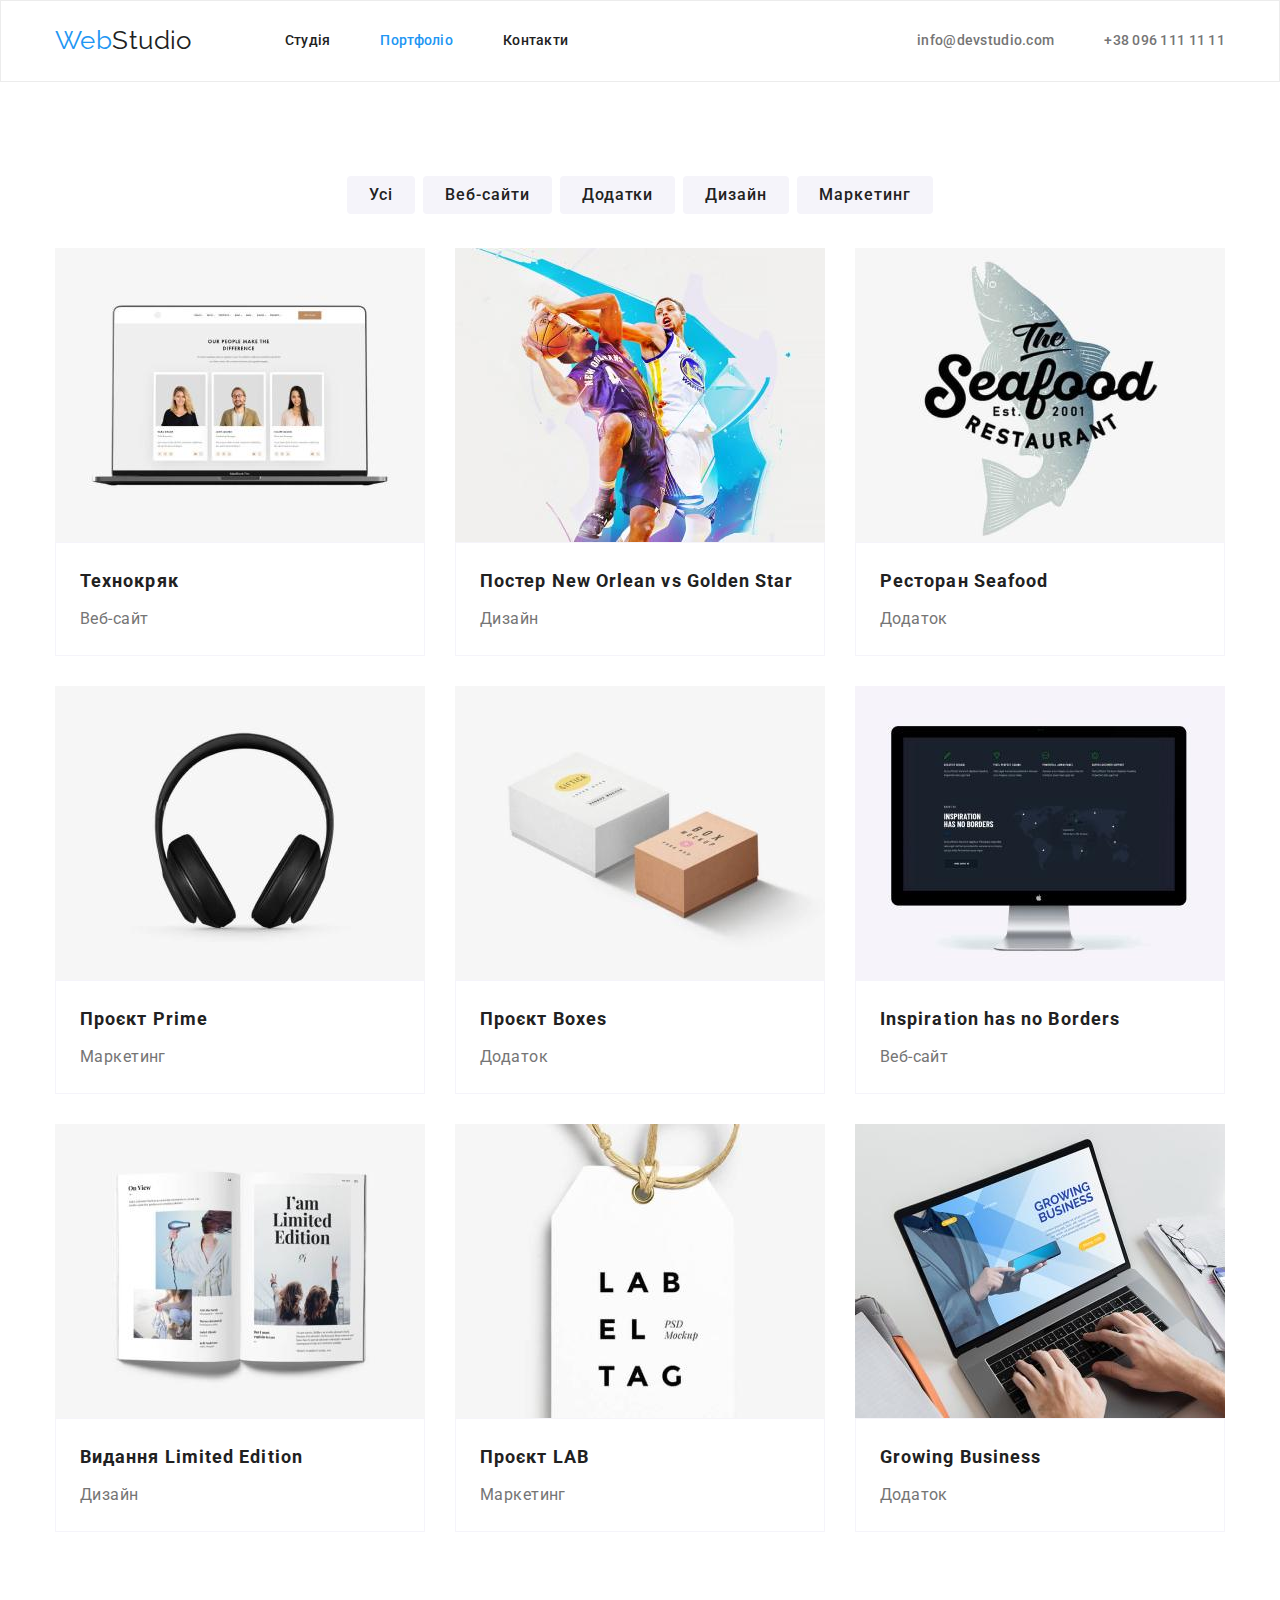
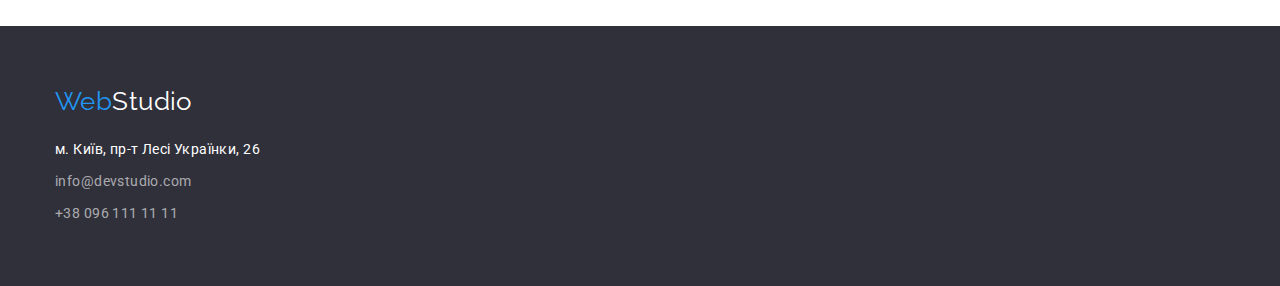
==== portfolio.html @ 9c7654b4 "copy from 3" ====
<!DOCTYPE html>
<html lang="uk">
<head>
    <meta charset="UTF-8">
    <meta http-equiv="X-UA-Compatible" content="IE=edge">
    <meta name="viewport" content="width=device-width, initial-scale=1.0">
    <title>Студія</title>
    <link rel="preconnect" href="https://fonts.googleapis.com">
    <link rel="preconnect" href="https://fonts.gstatic.com" crossorigin>
    <link href="https://fonts.googleapis.com/css2?family=Raleway:wght@700&family=Roboto:wght@400;500;700;900&display=swap" rel="stylesheet">
    <link rel="stylesheet" href="https://cdnjs.cloudflare.com/ajax/libs/modern-normalize/1.1.0/modern-normalize.min.css">
    <link rel="stylesheet" href="./css/styles.css" >
</head>
<body>
    <!--Шапка-->
    <header class="header">
        <div class="container head-container"> 
            <nav class="header-nav">
            <a class="logo" href="./index.html"><span class="logo-color">Web</span>Studio</a>
            <ul class="site-nav list">
                <li class="item"><a href="./index.html" class="link">Студія</a></li>
                <li class="item"><a href="./portfolio.html" class="link current">Портфоліо</a></li>
                <li class="item"><a href="" class="link">Контакти</a></li>
            </ul>
            </nav>
            <ul class="auth-nav list">
                <li class="item"><a class="link" href="mailto:info@devstudio.com">info@devstudio.com</a></li>
                <li class="item"><a class="link" href="tel:+380961111111">+38 096 111 11 11</a></li>
            </ul>
        </div>
    </header>
    <!--Унікальний контент-->
    <main>
    <section class="section">
        <div class="container">
            <h1 class="visually-hidden">Наші роботи</h1>
        <ul class="project list">
            <li>
                <button type="button"class="button">Усі</button>
            </li>
            <li>
                <button type="button"class="button">Веб-сайти</button>
            </li>
            <li>
                <button type="button"class="button">Додатки</button>
            </li>
            <li>
                <button type="button"class="button">Дизайн</button>
            </li>
            <li>
                <button type="button"class="button">Маркетинг</button>
            </li>
        </ul>
        <ul class="portfolio list">
            <li> 
                <img src="./images/p1.jpg" alt="Ноутбук" width="370"/>
                <div class="description">
                    <h2 class="title">Технокряк</h2>
                    <p class="text">Веб-сайт</p>
                </div>
            </li>  
            <li> 
                <img src="./images/p2.jpg" alt="Баскетбол" width="370"/>
                <div class="description">
                    <h2 class="title">Постер New Orlean vs Golden Star</h2>
                    <p class="text">Дизайн</p>
                </div>
            </li>  
            <li> 
                <img src="./images/p3.jpg" alt="Ресторан" width="370"/>
                <div class="description">
                    <h2 class="title">Ресторан Seafood</h2>
                    <p class="text">Додаток</p>
                </div>
            </li>  
            <li> 
                <img src="./images/p4.jpg" alt="Навушники" width="370"/>
                <div class="description">
                    <h2 class="title">Проєкт Prime</h2>
                    <p class="text">Маркетинг</p>
                </div>
            </li>  
            <li> 
                <img src="./images/p5.jpg" alt="Коробки" width="370"/>
                <div class="description">
                    <h2 class="title">Проєкт Boxes</h2>
                    <p class="text">Додаток</p>
                </div>
            </li>  
            <li> 
                <img src="./images/p6.jpg" alt="Екран" width="370"/>
                <div class="description">
                    <h2 class="title">Inspiration has no Borders</h2>
                    <p class="text">Веб-сайт</p>
                </div>
            </li>  
            <li> 
                <img src="./images/p7.jpg" alt="книжка" width="370"/>
                <div class="description">
                    <h2 class="title">Видання Limited Edition</h2>
                    <p class="text">Дизайн</p>
                </div>
            </li>  
            <li> 
                <img src="./images/p8.jpg" alt="ЛАБ" width="370"/>
                <div class="description">
                    <h2 class="title">Проєкт LAB</h2>
                    <p class="text">Маркетинг</p>
                </div>
            </li>  
            <li> 
                <img src="./images/p9.jpg" alt="Робота за ноутбуком" width="370"/>
                <div class="description">
                    <h2 class="title">Growing Business</h2>
                    <p class="text">Додаток</p>
                </div>
            </li>  
        </ul>
        </div>
    </section>
    </main>
    <!--Низ-->
    <footer class="foot">
        <div class="container"> 
            <a class="logo" href="./index.html"><span class="logo-color">Web</span>Studio</a>
            <address >   
            <ul class="contacts">
                <li><a href="https://goo.gl/maps/5gf1aQqiZzD6x3Li7" target="_blank" rel="noopener noreferrer" class="address">м. Київ, пр-т Лесі Українки, 26</a></li>
                <li><a class="link" href="mailto:info@devstudio.com">info@devstudio.com</a></li>
                <li><a class="link" href="tel:+380961111111">+38 096 111 11 11</a></li>
            </ul>
            </address>
        </div>
    </footer>
</body>
</html>
---- css/styles.css ----
/* main color: #212121; */
/* text color: #212121 */
/* link color #2196F3 */

:root {
  --main-color: #757575;
  --text-color: #212121;
  --link-color: #2196f3;
}

* {
  box-sizing: border-box;
}
body {
  font-family: roboto, sans-serif;
  color: var(--main-color);
  background-color: #fff;
  letter-spacing: 0.03em;
  font-size: 14px;
  line-height: 1.71;
}

.list {
  list-style: none;
  padding: 0;
  margin: 0;
}

h1,
h2,
h3,
p,
ul {
  margin-top: 0;
  margin-bottom: 0;
}

img {
  display: block;
}
ul {
  list-style: none;
  padding: 0;
  margin: 0;
}

.visually-hidden {
  position: absolute;
  width: 1px;
  height: 1px;
  margin: -1px;
  border: 0;
  padding: 0;
  
  white-space: nowrap;
  clip-path: inset(100%);
  clip: rect(0 0 0 0);
  overflow: hidden;
}

.container {
  padding-left: 15px;
  padding-right: 15px;
  margin-left: auto;
  margin-right: auto;
  width: 1200px;
  /* border: 1px solid red; */
}

.head-container{
  justify-content: space-between;
}
.head-container, .header-nav {
  display: flex;
  align-items: center;
}


.header {
border: 1px solid #ECECEC;
padding-top: 24px;
padding-bottom: 25px;
}
.logo {
  font-family: raleway, sans-serif;
  color: var(--text-color);
  font-size: 26px;
  line-height: 1.2;
  text-decoration: none;
}
.logo-color {
  color: var(--link-color);
}


/* nav */
.site-nav {
display: flex;
margin-left: 93px;
}

.site-nav .item:not(:last-child) {
  /* background-color: yellow; */
  margin-right: 50px;
}
.site-nav .link {
  color: var(--text-color);
  font-weight: 500;
  letter-spacing: 0.02em;
  text-decoration: none;
  font-size: 14px;
  line-height: 1.14;
}

.site-nav .link:hover,
.site-nav .link:focus,
.auth-nav .link:hover,
.auth-nav .link:focus {
  color: var(--link-color);
}

.site-nav .link.current {
  color: var(--link-color);
}


.auth-nav {
  display: flex;
}
.auth-nav .item +.item {
  margin-left: 50px;
}
.auth-nav .link {
  color: var(--main-color);
  font-weight: 500;
  letter-spacing: 0.02em;
  text-decoration: none;
}
/* main */

/* hero */

  
.hero {
  background-color: #2f303a;
  text-align: center;
  padding-top: 200px;
  padding-bottom: 200px;
}

.hero-title {
  color: #fff;
  font-weight: 900;
  font-size: 44px;
  line-height: 1.36;
  letter-spacing: 0.06em;
  text-transform: uppercase;
  margin-bottom: 30px;
  width: 696px;
  margin-left: auto;
  margin-right: auto;
}

.button {
  border-radius: 4px;
  border: none;
  color: #fff;
  background-color: var(--link-color);
  cursor: pointer;
  font-weight: 700;
  font-size: 16px;
  line-height: 1.88;
  align-items: center;
  letter-spacing: 0.06em;
  padding: 10px 32px;
}

.button:hover,
.button:focus {
  color: var(--text-color);
  background-color: #f5f4fa;
}

.section {
  padding-top: 94px;
  padding-bottom: 94px;
}

.secrion,.second {
    padding-bottom: 0px;

}

.section-title {
  color: var(--text-color);
  font-weight: 700;
  font-size: 36px;
  line-height: 1.16;
  text-align: center;
  margin-bottom: 50px
}

/* works */
.feature {
display: flex;
/* justify-content: space-around; */
gap: 30px;
}

.feature li {
  max-width: 270px;
}

.feature li::before{
  display: block;
  content: "" ;
  height: 120px;
  margin-bottom: 30px;
  background-size: contain;
  background-repeat: no-repeat;
  background-position: center;
  background-color: #F5F4FA;;

}

.feature .title {
  color: var(--text-color);
  font-weight: 700;
  text-transform: uppercase;
  font-size: 14px;
  line-height: 1.14;
  margin-bottom: 10px;
}

/* what we do */
.images {
display: flex;
}

.images li +li {
  margin-left: 30px;
}
/* team */


.team {
  background-color: #f5f4fa;
  display: flex;
  flex-wrap: wrap;
  text-align: center;
  gap: 30px;
}

.team li {
background: #FFFFFF;
/* material shadow v1 */
box-shadow: 0px 1px 3px rgba(0, 0, 0, 0.12), 0px 1px 1px rgba(0, 0, 0, 0.14), 0px 2px 1px rgba(0, 0, 0, 0.2);
border-radius: 0px 0px 4px 4px;
}

/* .team li+li {
  margin-left:29px;
} */

.team .title {
  color: var(--text-color);
  font-weight: 500;
  font-size: 16px;
  line-height: 1.16;
  margin-bottom: 10px;
}

.team .text {
  font-size: 16px;
  line-height: 1.16;
}

.overview {
  padding-top: 30px;
  padding-bottom: 30px;
  /* background: #FFFFFF;
box-shadow: 0px 1px 3px rgba(0, 0, 0, 0.12), 0px 1px 1px rgba(0, 0, 0, 0.14), 0px 2px 1px rgba(0, 0, 0, 0.2);
border-radius: 0px 0px 4px 4px; */
}

/* footer */

.foot {
  background-color: #2f303a;
  padding-top: 60px;
  padding-bottom: 60px;
}

.contacts li{
  display: flex ;
  flex-direction: column;
  margin-bottom: 8px;
}

.contacts li:last-child {
  margin-bottom: 0;
}

.foot .logo {
  color: #fff;
}
.address {
  color: #fff;
  font-style: normal;
  text-decoration: none;
  font-style: normal;
}

address {
  margin-top: 20px;
}

.address:hover,
.address:focus {
  color: var(--link-color);
}

.foot .link {
  color: rgba(255, 255, 255, 0.6);
  text-decoration: none;
  font-style: normal;
}

.foot .link:focus,
.foot .link:hover {
  color: var(--link-color);
}

/* portfolio */
.project {
  display: flex;
  justify-content: center;
  margin-bottom: 34px;
}
.project li+li {
  margin-left: 8px;
}

.project .button {
  color: var(--text-color);
  background-color: #f5f4fa;
  cursor: pointer;
  font-weight: 500;
  font-size: 16px;
  line-height: 1.62;
  text-align: center;
  display: flex;
  padding: 6px 22px;
}

.project .button:hover,
.project .button:focus {
  color: #fff;
  background-color: var(--link-color);
}

/* portfoli */
.portfolio {
display: flex;
flex-wrap: wrap;
}

.portfolio li {
  /* width: 370px; */
  width: calc((100% - 60px)/3);
  /* background-color: red; */
  margin-right: 30px;
  margin-bottom: 30px;
}

.description {
    border: 1px solid #f5f4fa;
    padding: 20px 24px;
}

.portfolio li:nth-child(3n) {
margin-right: 0;
} 

.portfolio li:nth-last-child(-n + 3){
  margin-bottom: 0;
} 


/* .portfolio li {
border-bottom: 1px solid #ECECEC;
}

.portfolio li:nth-child(3n+2) {
  margin-left: 28px;
  margin-right: 28px;
} 

.portfolio li:nth-last-child(n + 6){
  margin-bottom: 30px;
} */


.portfolio .title {
  color: #212121;
  font-weight: 700;
  font-size: 18px;
  line-height: 2;
  letter-spacing: 0.06em;
  margin-bottom: 4px;
}

.portfolio .text {
  font-size: 16px;
  line-height: 2;
}
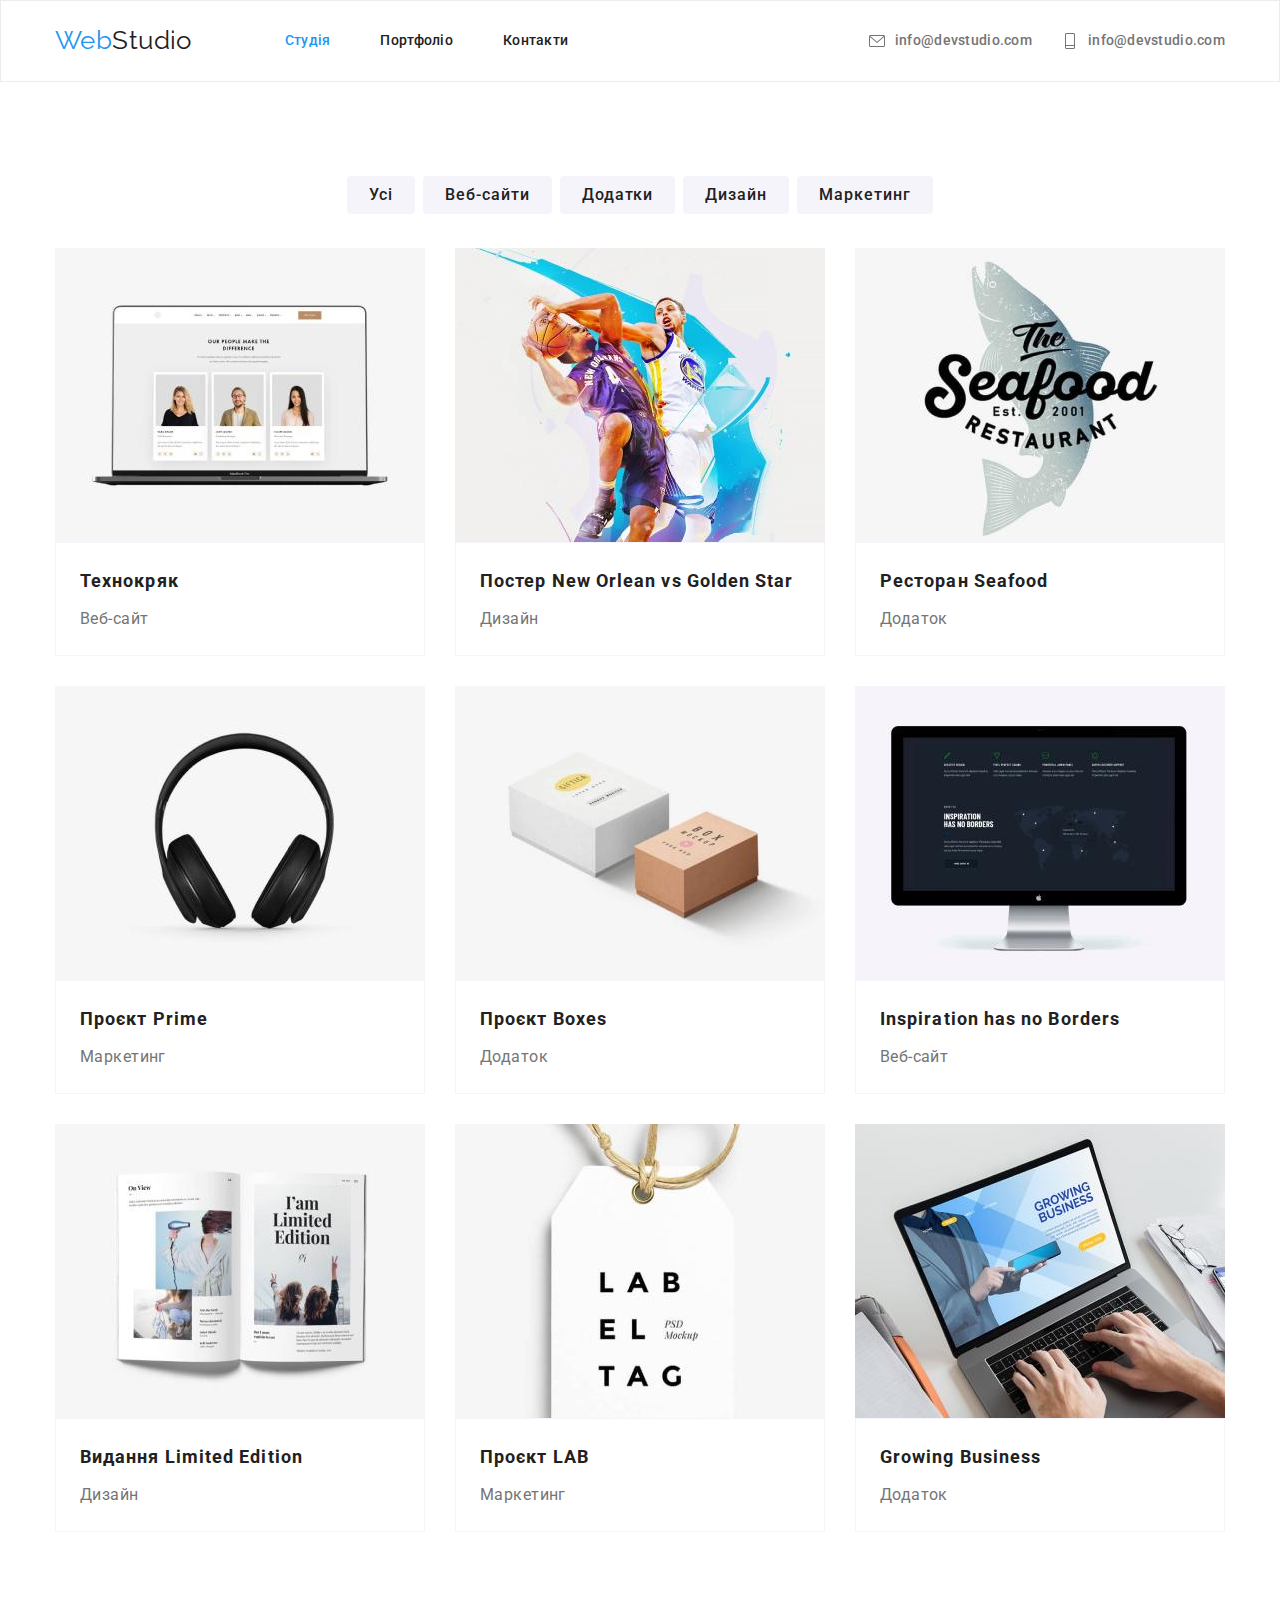
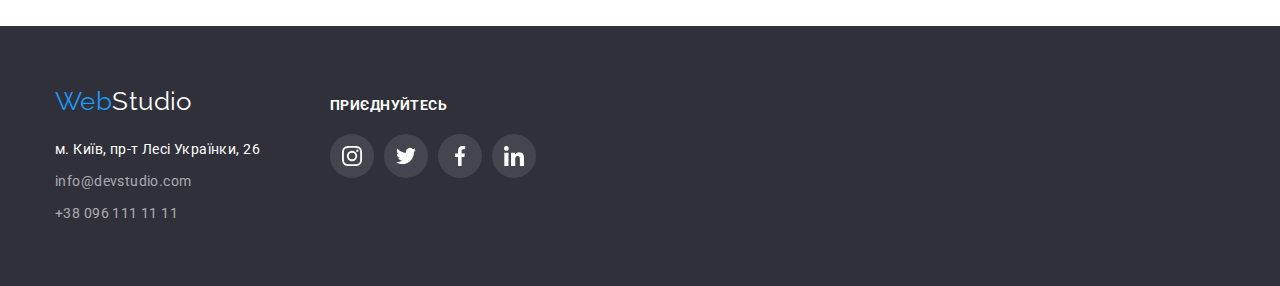
==== commit cdaeb82c: "first try" ====
--- a/portfolio.html
+++ b/portfolio.html
@@ -18,14 +18,20 @@
             <nav class="header-nav">
             <a class="logo" href="./index.html"><span class="logo-color">Web</span>Studio</a>
             <ul class="site-nav list">
-                <li class="item"><a href="./index.html" class="link">Студія</a></li>
-                <li class="item"><a href="./portfolio.html" class="link current">Портфоліо</a></li>
+                <li class="item"><a href="./index.html" class="link current">Студія</a></li>
+                <li class="item"><a href="./portfolio.html" class="link">Портфоліо</a></li>
                 <li class="item"><a href="" class="link">Контакти</a></li>
             </ul>
             </nav>
             <ul class="auth-nav list">
-                <li class="item"><a class="link" href="mailto:info@devstudio.com">info@devstudio.com</a></li>
-                <li class="item"><a class="link" href="tel:+380961111111">+38 096 111 11 11</a></li>
+                <li class="auth-nav-item">
+                    <a class="link" href="mailto:info@devstudio.com"><svg class="auth-nav-icon"     width="16" height="12">
+                            <use href="./images/symbol-defs.svg#icon-envelope"></use>
+                        </svg>info@devstudio.com</a></li>
+                        <li class="auth-nav-item">
+                    <a class="link" href="tel:+380961111111"><svg class="auth-nav-icon"     width="16" height="12">
+                            <use href="./images/symbol-defs.svg#icon-phone"></use>
+                        </svg>info@devstudio.com</a></li>
             </ul>
         </div>
     </header>
@@ -122,7 +128,7 @@
     <!--Низ-->
     <footer class="foot">
         <div class="container"> 
-            <a class="logo" href="./index.html"><span class="logo-color">Web</span>Studio</a>
+           <div> <a class="logo" href="./index.html"><span class="logo-color">Web</span>Studio</a>
             <address >   
             <ul class="contacts">
                 <li><a href="https://goo.gl/maps/5gf1aQqiZzD6x3Li7" target="_blank" rel="noopener noreferrer" class="address">м. Київ, пр-т Лесі Українки, 26</a></li>
@@ -130,6 +136,36 @@
                 <li><a class="link" href="tel:+380961111111">+38 096 111 11 11</a></li>
             </ul>
             </address>
+            </div>
+             <div class="social">
+                <p>Приєднуйтесь</p>
+                <ul class="social-list">
+                    <li class="social-item">
+                        <a href="" class="social-link">
+                            <svg class="social-icon" width="20" height="20">
+                                <use href="./images/symbol-defs.svg#icon-instagram-1" ></use>
+                            </svg>
+                        </a></li>
+                    <li class="social-item">
+                        <a href="" class="social-link">
+                            <svg class="social-icon" width="20" height="20">
+                                <use href="./images/symbol-defs.svg#icon-twitter-2" ></use>
+                            </svg>
+                        </a></li>
+                    <li class="social-item">
+                        <a href="" class="social-link">
+                            <svg class="social-icon" width="20" height="20">
+                                <use href="./images/symbol-defs.svg#icon-facebook-3" ></use>
+                            </svg>
+                        </a></li>
+                    <li class="social-item">
+                        <a href="" class="social-link">
+                            <svg class="social-icon" width="20" height="20">
+                                <use href="./images/symbol-defs.svg#icon-linkedin-4" ></use>
+                            </svg>
+                        </a></li>
+                </ul>
+            </div>
         </div>
     </footer>
 </body>
--- a/css/styles.css
+++ b/css/styles.css
@@ -112,20 +112,30 @@
   line-height: 1.14;
 }
 
-.site-nav .link:hover,
+.site-nav .link:hover, 
 .site-nav .link:focus,
 .auth-nav .link:hover,
 .auth-nav .link:focus {
+color: var(--link-color);
+  fill: #2196f3;
+}
+
+.auth-nav-item .link:hover .auth-nav-icon,
+.auth-nav-item .link:focus .auth-nav-icon {
   color: var(--link-color);
+  fill: #2196f3;
 }
 
 .site-nav .link.current {
   color: var(--link-color);
+  fill: #2196f3;
 }
 
 
 .auth-nav {
   display: flex;
+  gap: 30px
+;
 }
 .auth-nav .item +.item {
   margin-left: 50px;
@@ -135,6 +145,22 @@
   font-weight: 500;
   letter-spacing: 0.02em;
   text-decoration: none;
+  width: 100%;
+height: 100%;
+display: flex;
+align-items: center;
+justify-content: center;
+}
+.auth-nav-item {
+  display: flex;
+}
+
+
+.auth-nav-icon {
+   margin-right: 10px;
+  fill:#757575;
+  width: 100%;
+  height: 100%;
 }
 /* main */
 
@@ -142,7 +168,18 @@
 
   
 .hero {
-  background-color: #2f303a;
+  /* background-color: #2f303a; */
+  max-width: 1600px;
+  margin-left: auto;
+ margin-right: auto;
+  background-image: linear-gradient(rgba(47, 48, 58, 0.4), rgba(47, 48, 58, 0.4))
+,
+  url(../images/hero-bg.jpg);
+ background-position: center;
+ background-repeat: no-repeat;
+ 
+  /* background-image: url(../images/hero-bg.jpg); */
+  /* flex-grow: 1; */
   text-align: center;
   padding-top: 200px;
   padding-bottom: 200px;
@@ -211,7 +248,17 @@
   max-width: 270px;
 }
 
-.feature li::before{
+.feature div {
+  width: 100%;
+  height: 120px;
+  margin-bottom: 30px;
+  background-color: #F5F4FA;
+  display: flex;
+  align-items: center;
+  justify-content: center;
+}
+
+/* .feature li::before{
   display: block;
   content: "" ;
   height: 120px;
@@ -221,7 +268,7 @@
   background-position: center;
   background-color: #F5F4FA;;
 
-}
+} */
 
 .feature .title {
   color: var(--text-color);
@@ -251,7 +298,7 @@
   gap: 30px;
 }
 
-.team li {
+.team> li {
 background: #FFFFFF;
 /* material shadow v1 */
 box-shadow: 0px 1px 3px rgba(0, 0, 0, 0.12), 0px 1px 1px rgba(0, 0, 0, 0.14), 0px 2px 1px rgba(0, 0, 0, 0.2);
@@ -273,6 +320,21 @@
 .team .text {
   font-size: 16px;
   line-height: 1.16;
+  margin-bottom: 16px;
+}
+
+.team .social-list {
+    flex-wrap: wrap;
+    justify-content: center;
+}
+
+.social-icon, 
+.clients-icon {
+  fill: #AFB1B8;
+}
+.team .social-link:hover .social-icon,
+.team .social-link:focus .social-icon {
+  fill:#fff;
 }
 
 .overview {
@@ -283,6 +345,76 @@
 border-radius: 0px 0px 4px 4px; */
 }
 
+.social {
+  padding-top: 12px;
+}
+.social p {
+  font-weight: 700;
+font-size: 14px;
+line-height: 1.14;
+letter-spacing: 0.03em;
+text-transform: uppercase;
+font-style: normal;
+color: #FFFFFF;
+margin-bottom: 20px;
+}
+.social-list {
+display: flex;
+gap: 10px;
+}
+.social-item {
+  width: 44px;
+  height: 44px;
+}
+
+.social-link {
+width: 100%;
+height: 100%;
+border-radius: 50%;
+background: rgba(255, 255, 255, 0.1);
+display: flex;
+align-items: center;
+justify-content: center;
+}
+
+.social-link:hover,
+.social-link:focus{
+  background-color: var(--link-color);
+}
+
+/* clients */
+
+.clients-list {
+  display: flex;
+gap: 30px;
+}
+.clients-item {
+    width: 170px;
+  height: 92px;
+}
+.clients-link {
+  width: 100%;
+height: 100%;
+border-radius: 4px;
+border: 1px solid #AFB1B8;
+display: flex;
+align-items: center;
+justify-content: center;
+}
+
+.clients-link:hover,
+.clients-link:focus {
+  border: 1px solid var(--link-color);
+}
+
+.clients-link:hover .clients-icon,
+.clients-link:focus .clients-icon {
+fill: var(--link-color);
+}
+/* .clients-icon use {
+  max-width: 70px;
+  max-height: 70px;
+} */
 /* footer */
 
 .foot {
@@ -291,6 +423,11 @@
   padding-bottom: 60px;
 }
 
+.foot .container {
+  display: flex;
+  gap: 70px;
+}
+
 .contacts li{
   display: flex ;
   flex-direction: column;
@@ -308,7 +445,6 @@
   color: #fff;
   font-style: normal;
   text-decoration: none;
-  font-style: normal;
 }
 
 address {
@@ -351,12 +487,15 @@
   text-align: center;
   display: flex;
   padding: 6px 22px;
+  
 }
 
 .project .button:hover,
 .project .button:focus {
   color: #fff;
   background-color: var(--link-color);
+  box-shadow: 0px 3px 1px rgba(0, 0, 0, 0.1), 0px 1px 2px rgba(0, 0, 0, 0.08), 0px 2px 2px rgba(0, 0, 0, 0.12);
+border-radius: 4px;
 }
 
 /* portfoli */
@@ -373,6 +512,10 @@
   margin-bottom: 30px;
 }
 
+.portfolio li:hover {
+border: 1px solid #EEEEEE;
+box-shadow: 0px 1px 1px rgba(0, 0, 0, 0.12), 0px 4px 4px rgba(0, 0, 0, 0.06), 1px 4px 6px rgba(0, 0, 0, 0.16);
+}
 .description {
     border: 1px solid #f5f4fa;
     padding: 20px 24px;
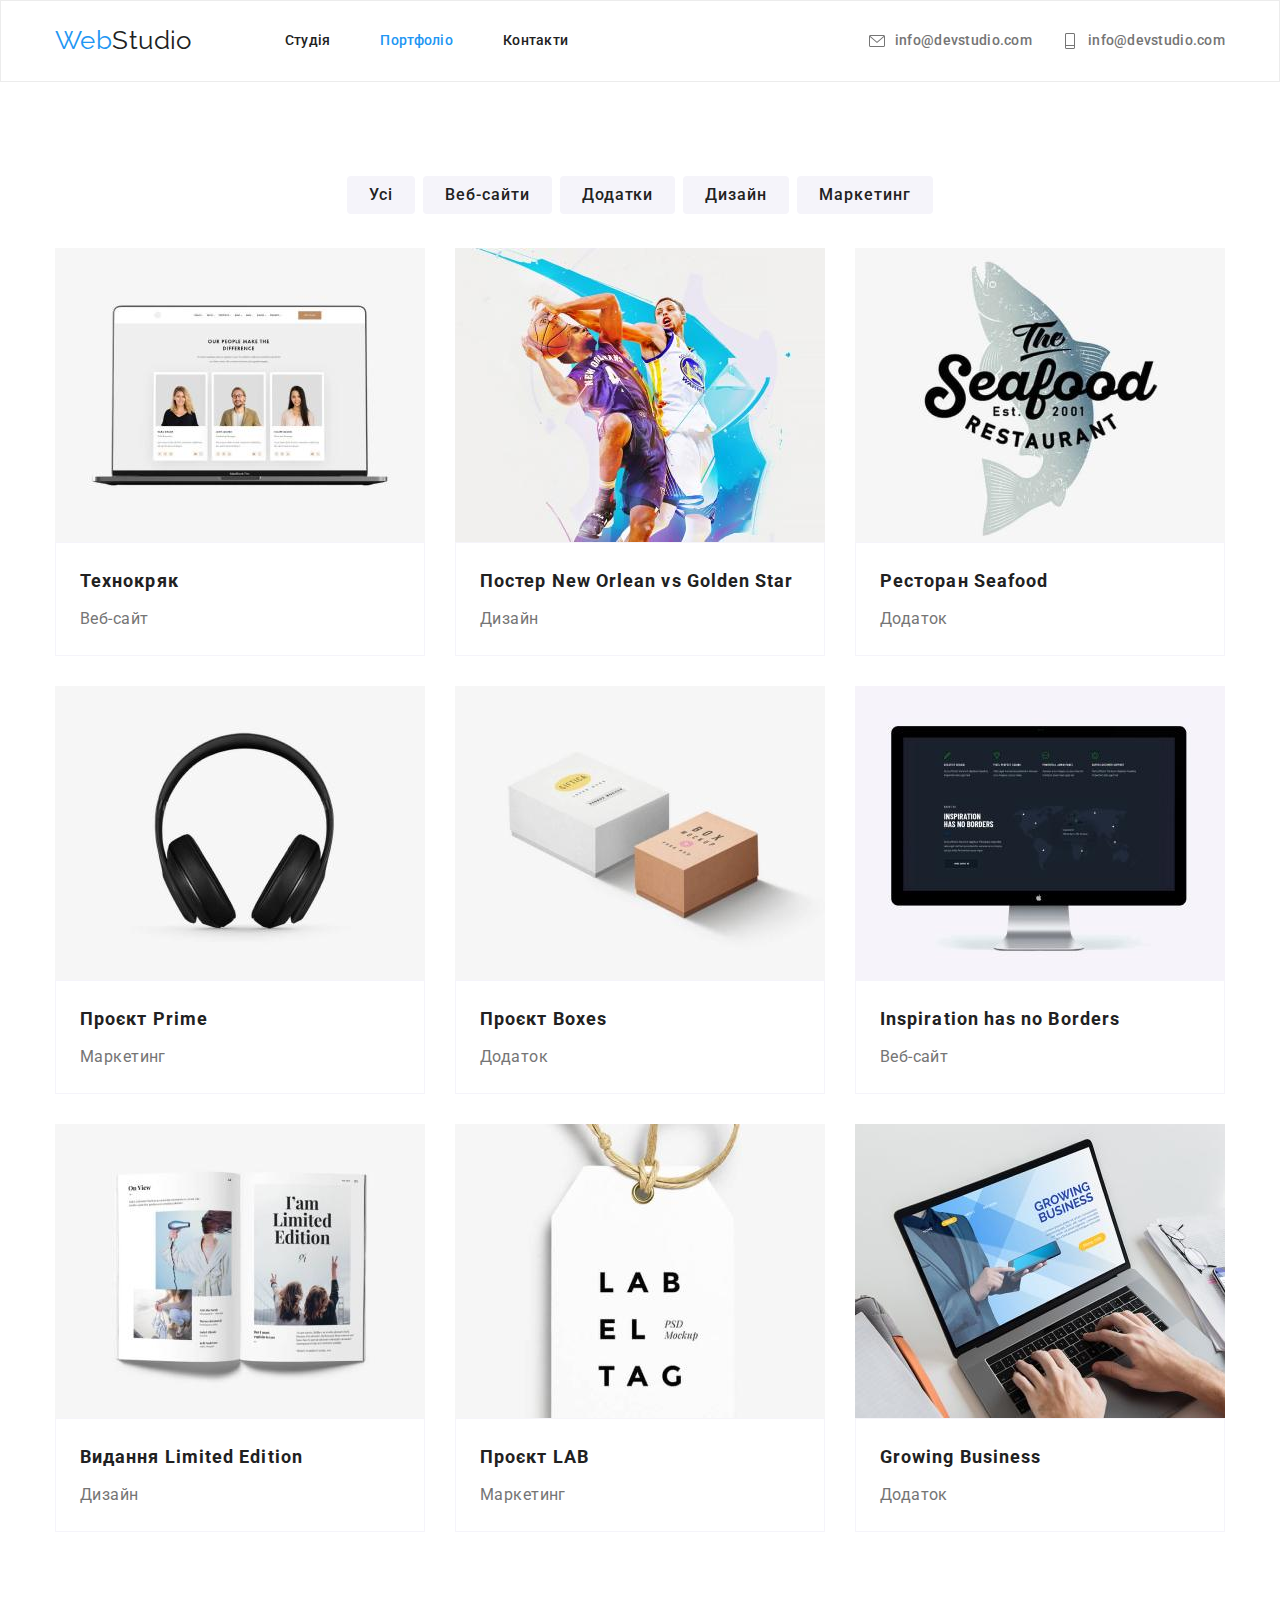
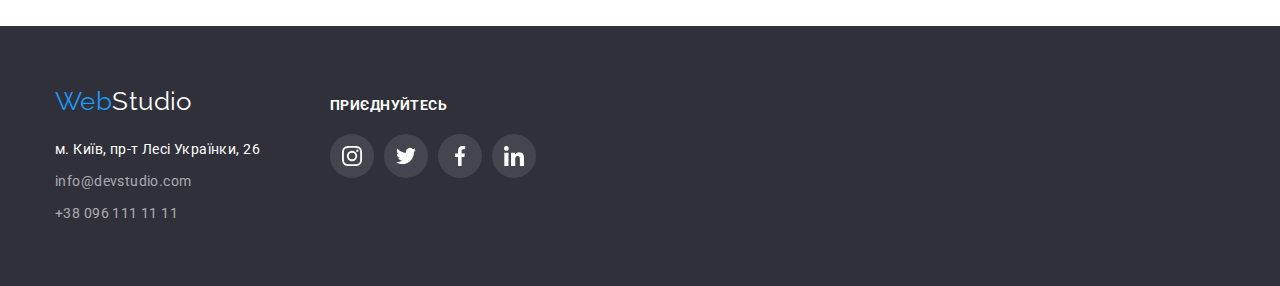
==== commit 91418b14: "second try" ====
--- a/portfolio.html
+++ b/portfolio.html
@@ -18,8 +18,8 @@
             <nav class="header-nav">
             <a class="logo" href="./index.html"><span class="logo-color">Web</span>Studio</a>
             <ul class="site-nav list">
-                <li class="item"><a href="./index.html" class="link current">Студія</a></li>
-                <li class="item"><a href="./portfolio.html" class="link">Портфоліо</a></li>
+                <li class="item"><a href="./index.html" class="link">Студія</a></li>
+                <li class="item"><a href="./portfolio.html" class="link current">Портфоліо</a></li>
                 <li class="item"><a href="" class="link">Контакти</a></li>
             </ul>
             </nav>
@@ -42,84 +42,83 @@
             <h1 class="visually-hidden">Наші роботи</h1>
         <ul class="project list">
             <li>
-                <button type="button"class="button">Усі</button>
+                <button type="button" class="button">Усі</button>
             </li>
             <li>
-                <button type="button"class="button">Веб-сайти</button>
+                <button type="button" class="button">Веб-сайти</button>
             </li>
             <li>
-                <button type="button"class="button">Додатки</button>
+                <button type="button" class="button">Додатки</button>
             </li>
             <li>
-                <button type="button"class="button">Дизайн</button>
+                <button type="button" class="button">Дизайн</button>
             </li>
             <li>
-                <button type="button"class="button">Маркетинг</button>
+                <button type="button" class="button">Маркетинг</button>
             </li>
         </ul>
         <ul class="portfolio list">
             <li> 
-                <img src="./images/p1.jpg" alt="Ноутбук" width="370"/>
-                <div class="description">
+<a href="" class="link">                <a href="" class="link"><img src="./images/p1.jpg" alt="Ноутбук" width="370"/></a>                <div class="description">
                     <h2 class="title">Технокряк</h2>
                     <p class="text">Веб-сайт</p>
-                </div>
+                </div></a>
             </li>  
             <li> 
-                <img src="./images/p2.jpg" alt="Баскетбол" width="370"/>
+                <a href="" class="link"><img src="./images/p2.jpg" alt="Баскетбол" width="370"/>
                 <div class="description">
                     <h2 class="title">Постер New Orlean vs Golden Star</h2>
                     <p class="text">Дизайн</p>
-                </div>
+                </div></a>
             </li>  
             <li> 
-                <img src="./images/p3.jpg" alt="Ресторан" width="370"/>
+                <a href="" class="link"><img src="./images/p3.jpg" alt="Ресторан" width="370"/>
                 <div class="description">
                     <h2 class="title">Ресторан Seafood</h2>
                     <p class="text">Додаток</p>
-                </div>
+                </div></a>
             </li>  
             <li> 
-                <img src="./images/p4.jpg" alt="Навушники" width="370"/>
+               <a href="" class="link"> <img src="./images/p4.jpg" alt="Навушники" width="370"/>
                 <div class="description">
                     <h2 class="title">Проєкт Prime</h2>
                     <p class="text">Маркетинг</p>
-                </div>
+                </div></a>
             </li>  
             <li> 
-                <img src="./images/p5.jpg" alt="Коробки" width="370"/>
+                <a href="" class="link"><img src="./images/p5.jpg" alt="Коробки" width="370"/>
                 <div class="description">
                     <h2 class="title">Проєкт Boxes</h2>
                     <p class="text">Додаток</p>
-                </div>
+                </div></a>
             </li>  
             <li> 
-                <img src="./images/p6.jpg" alt="Екран" width="370"/>
+               <a href="" class="link"> <img src="./images/p6.jpg" alt="Екран" width="370"/>
                 <div class="description">
                     <h2 class="title">Inspiration has no Borders</h2>
                     <p class="text">Веб-сайт</p>
-                </div>
+                </div></a>
             </li>  
             <li> 
-                <img src="./images/p7.jpg" alt="книжка" width="370"/>
+               <a href="" class="link"> <img src="./images/p7.jpg" alt="книжка" width="370"/>
                 <div class="description">
                     <h2 class="title">Видання Limited Edition</h2>
                     <p class="text">Дизайн</p>
-                </div>
+                </div></a>
             </li>  
             <li> 
-                <img src="./images/p8.jpg" alt="ЛАБ" width="370"/>
+                <a href="" class="link"><img src="./images/p8.jpg" alt="ЛАБ" width="370"/>
                 <div class="description">
                     <h2 class="title">Проєкт LAB</h2>
                     <p class="text">Маркетинг</p>
-                </div>
+                </div></a>
             </li>  
             <li> 
-                <img src="./images/p9.jpg" alt="Робота за ноутбуком" width="370"/>
+                <a href="" class="link"><img src="./images/p9.jpg" alt="Робота за ноутбуком" width="370"/>
                 <div class="description">
                     <h2 class="title">Growing Business</h2>
                     <p class="text">Додаток</p>
-                </div>
+                </div></a>
             </li>  
         </ul>
         </div>
--- a/css/styles.css
+++ b/css/styles.css
@@ -502,6 +502,7 @@
 .portfolio {
 display: flex;
 flex-wrap: wrap;
+
 }
 
 .portfolio li {
@@ -512,10 +513,16 @@
   margin-bottom: 30px;
 }
 
+
+.portfolio .link {
+    text-decoration: none;
+}
+
 .portfolio li:hover {
-border: 1px solid #EEEEEE;
 box-shadow: 0px 1px 1px rgba(0, 0, 0, 0.12), 0px 4px 4px rgba(0, 0, 0, 0.06), 1px 4px 6px rgba(0, 0, 0, 0.16);
-}
+display: block;
+}
+
 .description {
     border: 1px solid #f5f4fa;
     padding: 20px 24px;
@@ -556,5 +563,6 @@
 .portfolio .text {
   font-size: 16px;
   line-height: 2;
-}
-
+  color: var(--main-color);
+}
+
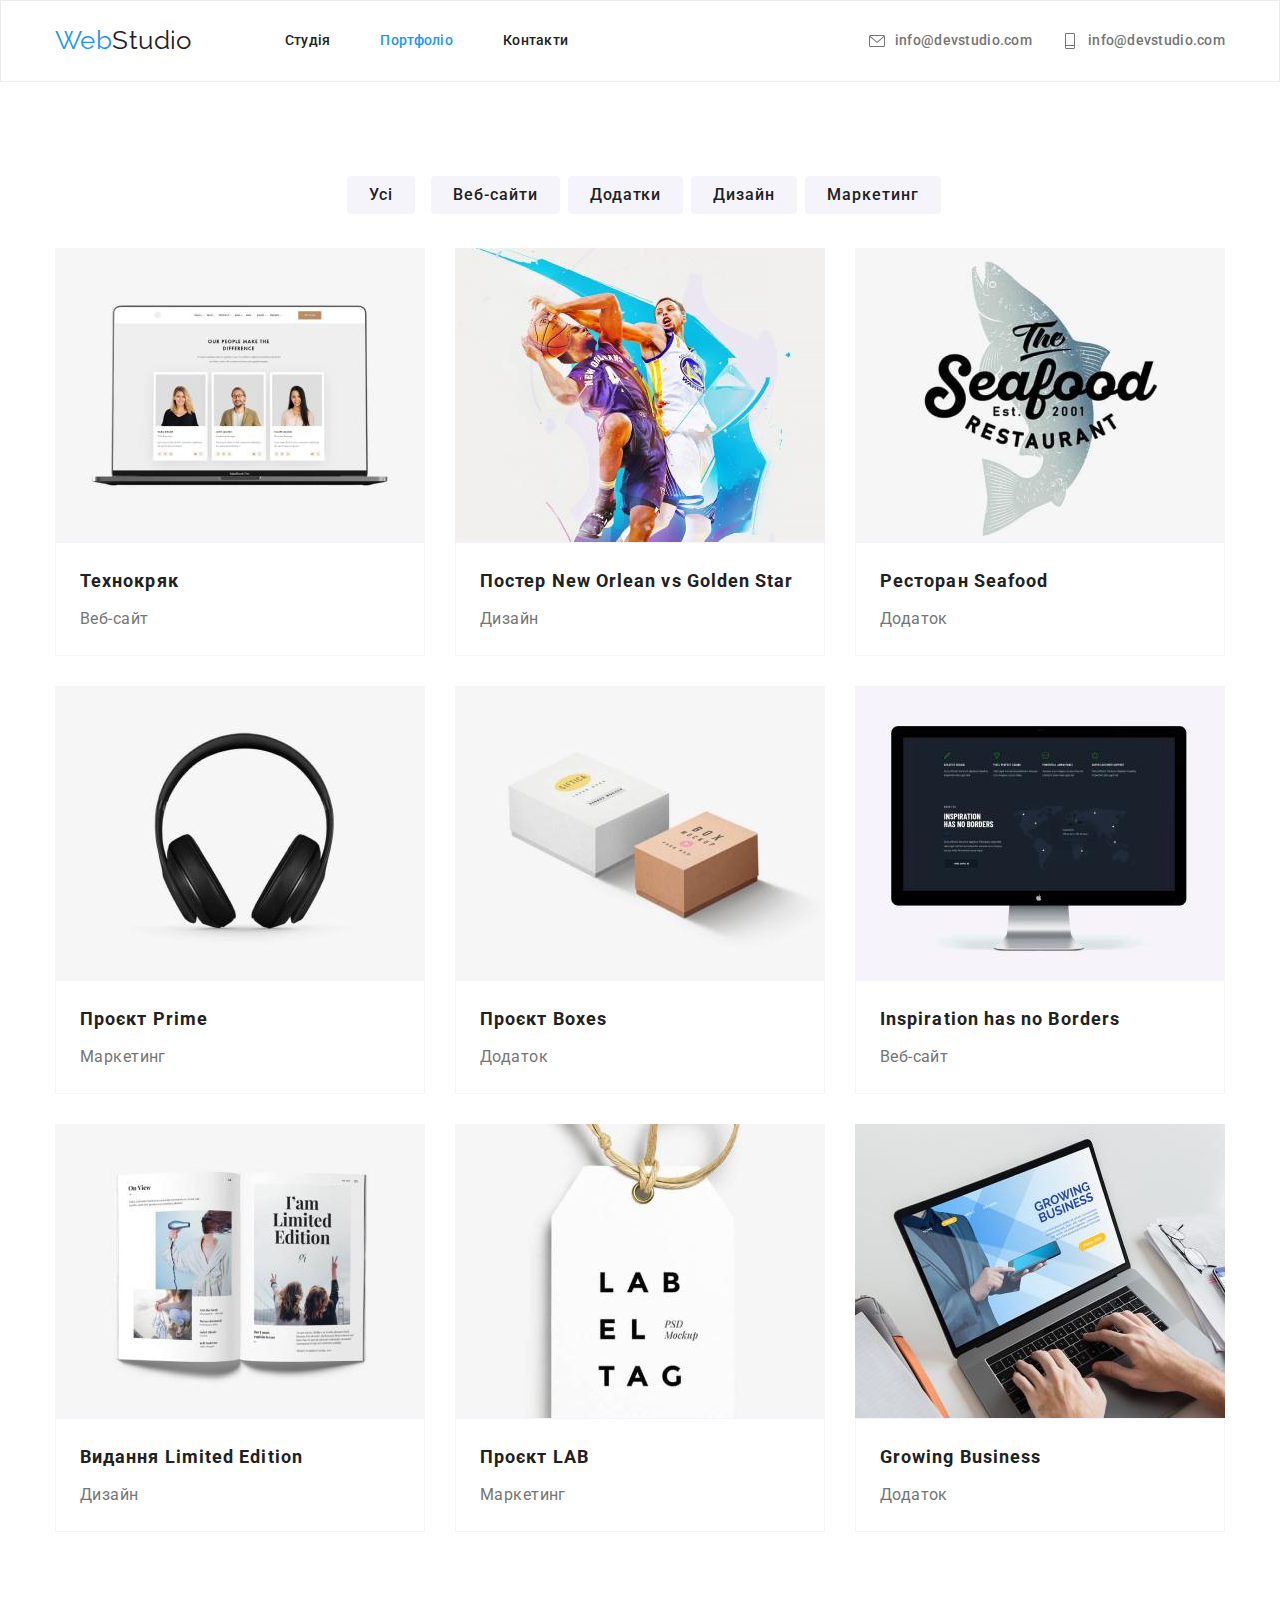
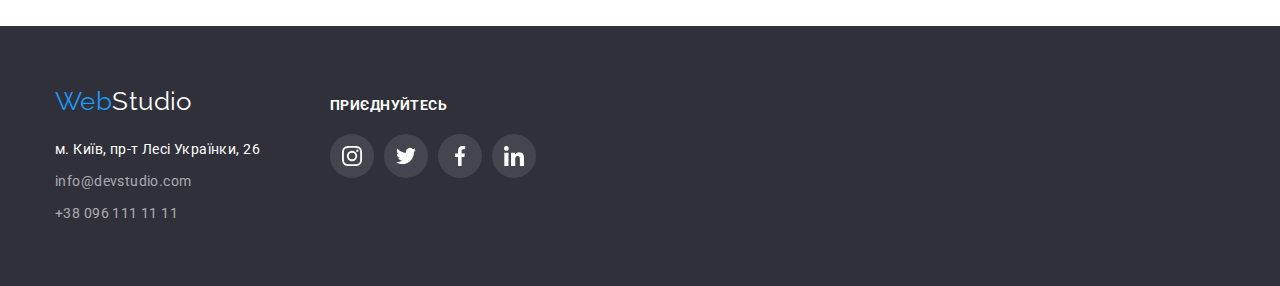
==== commit f3f42c34: "3try" ====
--- a/portfolio.html
+++ b/portfolio.html
@@ -40,81 +40,82 @@
     <section class="section">
         <div class="container">
             <h1 class="visually-hidden">Наші роботи</h1>
-        <ul class="project list">
-            <li>
+        <ul class="filter list">
+            <li class="filter-item">
                 <button type="button" class="button">Усі</button>
             </li>
-            <li>
+            <li class="filter-item"><li class="filter-item">
                 <button type="button" class="button">Веб-сайти</button>
             </li>
-            <li>
+            <li class="filter-item">
                 <button type="button" class="button">Додатки</button>
             </li>
-            <li>
+            <li class="filter-item">
                 <button type="button" class="button">Дизайн</button>
             </li>
-            <li>
+            <li class="filter-item">
                 <button type="button" class="button">Маркетинг</button>
             </li>
         </ul>
         <ul class="portfolio list">
-            <li> 
-<a href="" class="link">                <a href="" class="link"><img src="./images/p1.jpg" alt="Ноутбук" width="370"/></a>                <div class="description">
+            <li class="portfolio-item"> 
+                <a href="" class="portfolio-link link"><img src="./images/p1.jpg" alt="Ноутбук" width="370"/>
+                    <div class="description">
                     <h2 class="title">Технокряк</h2>
                     <p class="text">Веб-сайт</p>
                 </div></a>
             </li>  
-            <li> 
-                <a href="" class="link"><img src="./images/p2.jpg" alt="Баскетбол" width="370"/>
+            <li class="portfolio-item">  
+                <a href="" class="portfolio-link link"><img src="./images/p2.jpg" alt="Баскетбол" width="370"/>
                 <div class="description">
                     <h2 class="title">Постер New Orlean vs Golden Star</h2>
                     <p class="text">Дизайн</p>
                 </div></a>
             </li>  
-            <li> 
-                <a href="" class="link"><img src="./images/p3.jpg" alt="Ресторан" width="370"/>
+            <li class="portfolio-item">  
+                <a href="" class="portfolio-link link"><img src="./images/p3.jpg" alt="Ресторан" width="370"/>
                 <div class="description">
                     <h2 class="title">Ресторан Seafood</h2>
                     <p class="text">Додаток</p>
                 </div></a>
             </li>  
-            <li> 
-               <a href="" class="link"> <img src="./images/p4.jpg" alt="Навушники" width="370"/>
+            <li class="portfolio-item">  
+               <a href="" class="portfolio-link link"> <img src="./images/p4.jpg" alt="Навушники" width="370"/>
                 <div class="description">
                     <h2 class="title">Проєкт Prime</h2>
                     <p class="text">Маркетинг</p>
                 </div></a>
             </li>  
-            <li> 
-                <a href="" class="link"><img src="./images/p5.jpg" alt="Коробки" width="370"/>
+            <li class="portfolio-item"> 
+                <a href="" class="portfolio-link link"><img src="./images/p5.jpg" alt="Коробки" width="370"/>
                 <div class="description">
                     <h2 class="title">Проєкт Boxes</h2>
                     <p class="text">Додаток</p>
                 </div></a>
             </li>  
-            <li> 
-               <a href="" class="link"> <img src="./images/p6.jpg" alt="Екран" width="370"/>
+            <li class="portfolio-item"> 
+               <a href="" class="portfolio-link link"> <img src="./images/p6.jpg" alt="Екран" width="370"/>
                 <div class="description">
                     <h2 class="title">Inspiration has no Borders</h2>
                     <p class="text">Веб-сайт</p>
                 </div></a>
             </li>  
-            <li> 
-               <a href="" class="link"> <img src="./images/p7.jpg" alt="книжка" width="370"/>
+            <li class="portfolio-item"> 
+               <a href="" class="portfolio-link link"> <img src="./images/p7.jpg" alt="книжка" width="370"/>
                 <div class="description">
                     <h2 class="title">Видання Limited Edition</h2>
                     <p class="text">Дизайн</p>
                 </div></a>
             </li>  
-            <li> 
-                <a href="" class="link"><img src="./images/p8.jpg" alt="ЛАБ" width="370"/>
+            <li class="portfolio-item"> 
+                <a href="" class="portfolio-link link"><img src="./images/p8.jpg" alt="ЛАБ" width="370"/>
                 <div class="description">
                     <h2 class="title">Проєкт LAB</h2>
                     <p class="text">Маркетинг</p>
                 </div></a>
             </li>  
-            <li> 
-                <a href="" class="link"><img src="./images/p9.jpg" alt="Робота за ноутбуком" width="370"/>
+            <li class="portfolio-item"> 
+                <a href="" class="portfolio-link link"><img src="./images/p9.jpg" alt="Робота за ноутбуком" width="370"/>
                 <div class="description">
                     <h2 class="title">Growing Business</h2>
                     <p class="text">Додаток</p>
--- a/css/styles.css
+++ b/css/styles.css
@@ -118,17 +118,23 @@
 .auth-nav .link:focus {
 color: var(--link-color);
   fill: #2196f3;
+  transition-timing-function: cubic-bezier(0.4, 0, 0.2, 1);
+  transition-duration: 250ms;
 }
 
 .auth-nav-item .link:hover .auth-nav-icon,
 .auth-nav-item .link:focus .auth-nav-icon {
   color: var(--link-color);
   fill: #2196f3;
+  transition-timing-function: cubic-bezier(0.4, 0, 0.2, 1);
+  transition-duration: 250ms;
 }
 
 .site-nav .link.current {
   color: var(--link-color);
   fill: #2196f3;
+  transition-timing-function: cubic-bezier(0.4, 0, 0.2, 1);
+  transition-duration: 250ms;
 }
 
 
@@ -216,6 +222,8 @@
 .button:focus {
   color: var(--text-color);
   background-color: #f5f4fa;
+  transition-timing-function: cubic-bezier(0.4, 0, 0.2, 1);
+  transition-duration: 250ms;
 }
 
 .section {
@@ -335,6 +343,8 @@
 .team .social-link:hover .social-icon,
 .team .social-link:focus .social-icon {
   fill:#fff;
+  transition-timing-function: cubic-bezier(0.4, 0, 0.2, 1);
+  transition-duration: 250ms;
 }
 
 .overview {
@@ -380,6 +390,8 @@
 .social-link:hover,
 .social-link:focus{
   background-color: var(--link-color);
+  transition-timing-function: cubic-bezier(0.4, 0, 0.2, 1);
+  transition-duration: 250ms;
 }
 
 /* clients */
@@ -405,11 +417,15 @@
 .clients-link:hover,
 .clients-link:focus {
   border: 1px solid var(--link-color);
+  transition-timing-function: cubic-bezier(0.4, 0, 0.2, 1);
+  transition-duration: 250ms;
 }
 
 .clients-link:hover .clients-icon,
 .clients-link:focus .clients-icon {
 fill: var(--link-color);
+transition-timing-function: cubic-bezier(0.4, 0, 0.2, 1);
+  transition-duration: 250ms;
 }
 /* .clients-icon use {
   max-width: 70px;
@@ -454,6 +470,8 @@
 .address:hover,
 .address:focus {
   color: var(--link-color);
+  transition-timing-function: cubic-bezier(0.4, 0, 0.2, 1);
+  transition-duration: 250ms;
 }
 
 .foot .link {
@@ -465,19 +483,21 @@
 .foot .link:focus,
 .foot .link:hover {
   color: var(--link-color);
+  transition-timing-function: cubic-bezier(0.4, 0, 0.2, 1);
+  transition-duration: 250ms;
 }
 
 /* portfolio */
-.project {
+.filter {
   display: flex;
   justify-content: center;
   margin-bottom: 34px;
 }
-.project li+li {
+.filter-item {
   margin-left: 8px;
 }
 
-.project .button {
+.filter .button {
   color: var(--text-color);
   background-color: #f5f4fa;
   cursor: pointer;
@@ -490,12 +510,14 @@
   
 }
 
-.project .button:hover,
-.project .button:focus {
+.filter .button:hover,
+.filter .button:focus {
   color: #fff;
   background-color: var(--link-color);
   box-shadow: 0px 3px 1px rgba(0, 0, 0, 0.1), 0px 1px 2px rgba(0, 0, 0, 0.08), 0px 2px 2px rgba(0, 0, 0, 0.12);
 border-radius: 4px;
+transition-timing-function: cubic-bezier(0.4, 0, 0.2, 1);
+  transition-duration: 250ms;
 }
 
 /* portfoli */
@@ -505,7 +527,7 @@
 
 }
 
-.portfolio li {
+.portfolio-item {
   /* width: 370px; */
   width: calc((100% - 60px)/3);
   /* background-color: red; */
@@ -518,9 +540,12 @@
     text-decoration: none;
 }
 
-.portfolio li:hover {
+.portfolio-link:hover,
+.portfolio-link:focus {
 box-shadow: 0px 1px 1px rgba(0, 0, 0, 0.12), 0px 4px 4px rgba(0, 0, 0, 0.06), 1px 4px 6px rgba(0, 0, 0, 0.16);
 display: block;
+transition-timing-function: cubic-bezier(0.4, 0, 0.2, 1);
+  transition-duration: 250ms;
 }
 
 .description {
@@ -528,14 +553,66 @@
     padding: 20px 24px;
 }
 
-.portfolio li:nth-child(3n) {
+.portfolio-item:nth-child(3n) {
 margin-right: 0;
 } 
 
-.portfolio li:nth-last-child(-n + 3){
+.portfolio-item:nth-last-child(-n + 3){
   margin-bottom: 0;
 } 
 
+.card {
+  position: relative;
+}
+
+.portfolio-link:hover .hidden-div {
+  opacity: 1;
+  transition-timing-function: cubic-bezier(0.4, 0, 0.2, 1);
+  transition-duration: 250ms;
+}
+
+.portfolio-link:hover .card::before {
+  opacity: 1;
+  transition-timing-function: cubic-bezier(0.4, 0, 0.2, 1);
+  transition-duration: 250ms;
+}
+
+.card::before {
+  display: inline-block;
+  content: "";
+  position: absolute;
+  width: 100%;
+  height: 100%;
+  background: rgba(33, 150, 243, 0.9);
+  opacity: 0;
+}
+
+.hidden-div {
+  width: 322px;
+  height: 168px;
+position: absolute;
+
+  top: 50%;
+  left: 50%;
+  transform: translate(-50%, -50%);
+
+  font-size: 18px;
+line-height: 156%;
+color: #FFFFFF;
+opacity: 0;
+}
+
+
+/* .hidden-text {
+  position: absolute;
+  top: 50%;
+  left: 50%;
+  transform: translate(-50%, -50%);
+
+  font-size: 18px;
+line-height: 156%;
+color: #FFFFFF;
+} */
 
 /* .portfolio li {
 border-bottom: 1px solid #ECECEC;
@@ -566,3 +643,42 @@
   color: var(--main-color);
 }
 
+.backdrop {
+  position: fixed;
+  top: 0;
+  left: 0;
+  width: 100%;
+  height: 100%;
+  background: rgba(0, 0, 0, 0.2);
+}
+.modal {
+  position: absolute;
+width: 528px;
+height: 581px;
+background-color: #FFFFFF;
+top: 50%;
+left: 50%;
+transform: translate(-50%, -50%);
+}
+
+.is-hidden {
+  opacity: 0;
+  visibility: hidden;
+  pointer-events: none;
+}
+
+.modal-icon {
+
+}
+
+.modal-button {
+    position: absolute;
+  top: 8px;
+  right: 8px;
+  border: 1px solid rgba(0, 0, 0, 0.1);
+  border-radius: 50%;
+  width: 30px;
+  height: 30px;
+padding: 5px;
+background-color: #fff;
+}